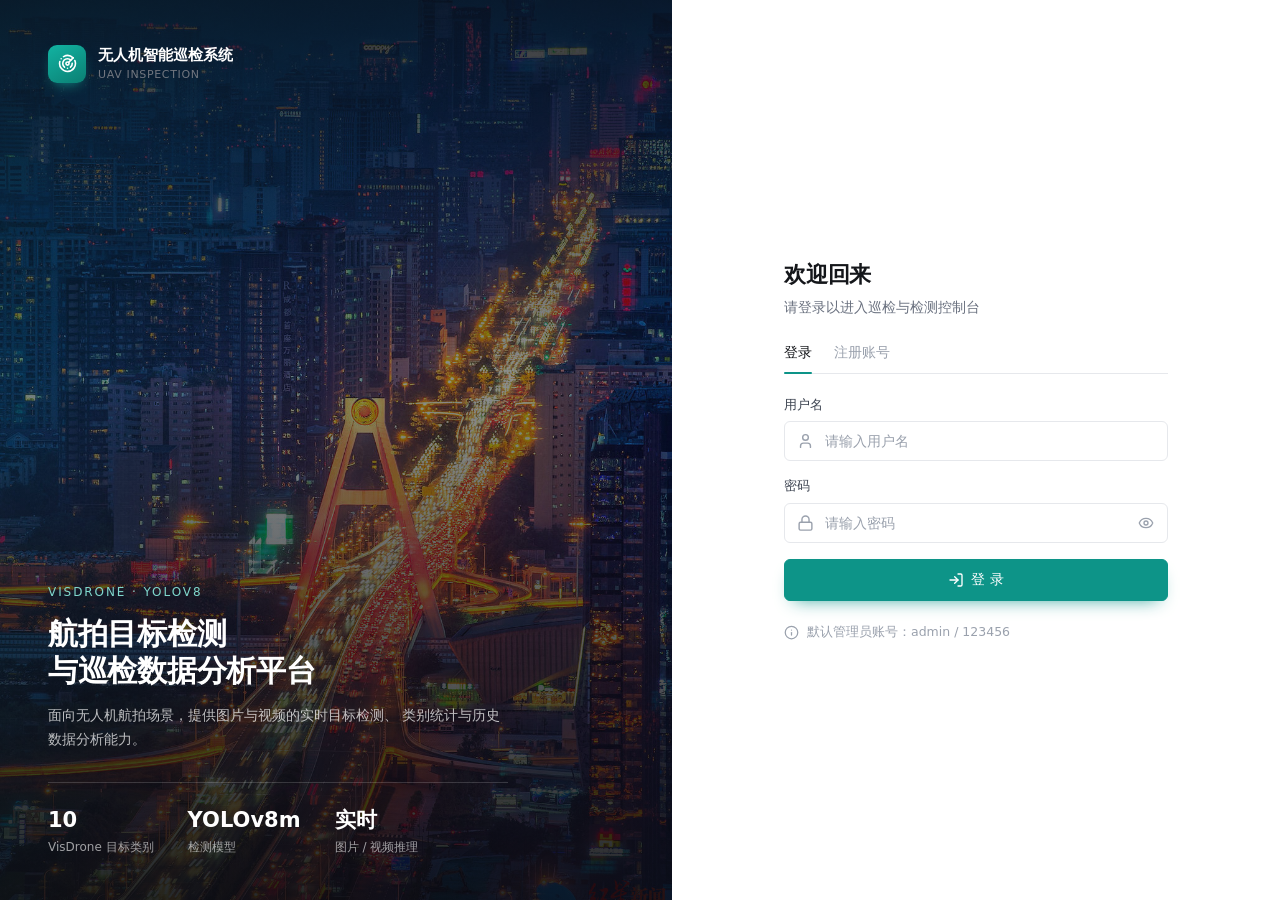
==== frontend/index.html @ 2db5bf5d "init: 项目初始提交" ====
<!doctype html>
<html lang="zh-CN">
<head>
    <meta charset="utf-8">
    <meta name="viewport" content="width=device-width, initial-scale=1">
    <title>无人机智能巡检与目标检测系统</title>
    <link rel="icon" type="image/svg+xml" href="assets/favicon.svg">
    <link rel="stylesheet" href="css/style.css">
    <script>
        // 入口页：按登录状态跳转
        (function () {
            var target = "login.html";
            try {
                if (localStorage.getItem("uav.session")) {
                    target = "statistics.html";
                }
            } catch (e) { /* 忽略 */ }
            location.replace(target);
        })();
    </script>
</head>
<body>
    <div class="empty" style="height:100vh">
        <div class="spinner spinner--dark"></div>
        <div class="empty__title">正在进入系统…</div>
    </div>
</body>
</html>
---- frontend/css/style.css ----
/* ============================================================
   无人机智能巡检与目标检测系统 · 前端样式
   设计基调：石墨色侧栏 + 浅灰内容区 + 青绿强调色
   ============================================================ */

/* ---------- 设计变量 ---------- */
:root {
    --bg: #f4f5f7;
    --surface: #ffffff;
    --surface-2: #fafbfc;

    --ink: #14161a;
    --ink-2: #3d4451;
    --ink-3: #6b7280;
    --ink-4: #9aa1ad;

    --line: #e6e8ec;
    --line-2: #eef0f3;

    --sidebar-bg: #15171c;
    --sidebar-bg-2: #1c1f26;
    --sidebar-fg: #a7abb3;
    --sidebar-fg-strong: #ffffff;
    --sidebar-line: #272b33;

    --accent: #12b3a2;
    --accent-strong: #0d9488;
    --accent-soft: #e6f7f4;
    --accent-ink: #0b7a6e;

    --amber: #e0a63c;
    --rose: #e2647a;
    --sky: #4f9dd4;
    --violet: #8672c9;
    --lime: #7aab53;
    --clay: #c98a5e;

    --ok: #2f9e6f;
    --warn: #d98324;
    --err: #d24b4b;

    --r-sm: 6px;
    --r: 8px;
    --r-lg: 10px;

    --shadow-sm: 0 1px 2px rgba(16, 24, 40, .05);
    --shadow: 0 1px 2px rgba(16, 24, 40, .04), 0 10px 26px -16px rgba(16, 24, 40, .22);
    --shadow-lg: 0 18px 48px -22px rgba(16, 24, 40, .38);

    --sidebar-w: 248px;
    --topbar-h: 64px;

    --font: "PingFang SC", "Microsoft YaHei", "Segoe UI", "Hiragino Sans GB",
        system-ui, -apple-system, "Helvetica Neue", Arial, sans-serif;
    --mono: "JetBrains Mono", "SFMono-Regular", Consolas, "Liberation Mono", Menlo, monospace;
}

/* ---------- 基础重置 ---------- */
* {
    box-sizing: border-box;
}

html,
body {
    height: 100%;
}

body {
    margin: 0;
    font-family: var(--font);
    font-size: 14px;
    line-height: 1.5;
    color: var(--ink);
    background: var(--bg);
    -webkit-font-smoothing: antialiased;
}

h1, h2, h3, h4, p {
    margin: 0;
}

a {
    color: inherit;
    text-decoration: none;
}

button {
    font-family: inherit;
}

::selection {
    background: var(--accent);
    color: #fff;
}

/* 滚动条 */
::-webkit-scrollbar {
    width: 10px;
    height: 10px;
}

::-webkit-scrollbar-thumb {
    background: #cfd3da;
    border-radius: 8px;
    border: 3px solid transparent;
    background-clip: content-box;
}

::-webkit-scrollbar-thumb:hover {
    background: #b4bac4;
    background-clip: content-box;
}

/* ============================================================
   布局骨架
   ============================================================ */
.app {
    display: flex;
    min-height: 100vh;
}

/* ---------- 侧边栏 ---------- */
.sidebar {
    width: var(--sidebar-w);
    flex: 0 0 var(--sidebar-w);
    background: var(--sidebar-bg);
    color: var(--sidebar-fg);
    display: flex;
    flex-direction: column;
    position: fixed;
    inset: 0 auto 0 0;
    z-index: 40;
}

.sidebar__brand {
    display: flex;
    align-items: center;
    gap: 11px;
    padding: 0 20px;
    height: var(--topbar-h);
    border-bottom: 1px solid var(--sidebar-line);
    flex: 0 0 auto;
}

.brand__mark {
    width: 34px;
    height: 34px;
    border-radius: 9px;
    background: linear-gradient(150deg, var(--accent) 0%, #0b7f73 100%);
    display: grid;
    place-items: center;
    color: #fff;
    flex: 0 0 auto;
    box-shadow: 0 6px 14px -6px rgba(18, 179, 162, .8);
}

.brand__mark svg {
    width: 19px;
    height: 19px;
}

.brand__text {
    min-width: 0;
}

.brand__name {
    color: var(--sidebar-fg-strong);
    font-size: 14px;
    font-weight: 600;
    letter-spacing: 0;
    white-space: nowrap;
    overflow: hidden;
    text-overflow: ellipsis;
}

.brand__sub {
    font-size: 11px;
    color: #71767f;
    letter-spacing: .06em;
    text-transform: uppercase;
}

.sidebar__nav {
    flex: 1 1 auto;
    overflow-y: auto;
    padding: 16px 12px 8px;
}

.nav__label {
    font-size: 11px;
    letter-spacing: .08em;
    text-transform: uppercase;
    color: #5f646d;
    padding: 6px 10px 8px;
}

.nav-item {
    position: relative;
    display: flex;
    align-items: center;
    gap: 11px;
    padding: 10px 12px;
    margin-bottom: 3px;
    border-radius: var(--r-sm);
    color: var(--sidebar-fg);
    font-size: 13.5px;
    cursor: pointer;
    border: 0;
    background: transparent;
    width: 100%;
    text-align: left;
    transition: background .16s ease, color .16s ease;
}

.nav-item svg {
    width: 17px;
    height: 17px;
    flex: 0 0 auto;
    stroke-width: 1.9;
}

.nav-item:hover {
    background: var(--sidebar-bg-2);
    color: #e8eaee;
}

.nav-item.is-active {
    background: var(--sidebar-bg-2);
    color: var(--sidebar-fg-strong);
    font-weight: 500;
}

.nav-item.is-active::before {
    content: "";
    position: absolute;
    left: -12px;
    top: 50%;
    transform: translateY(-50%);
    width: 3px;
    height: 20px;
    border-radius: 0 3px 3px 0;
    background: var(--accent);
}

.nav-item.is-active svg {
    color: var(--accent);
}

.nav-item__badge {
    margin-left: auto;
    font-size: 11px;
    color: #71767f;
}

.sidebar__sep {
    height: 1px;
    background: var(--sidebar-line);
    margin: 10px 10px;
}

.sidebar__bottom {
    flex: 0 0 auto;
    padding: 8px 12px 16px;
}

/* ---------- 主区域 ---------- */
.main {
    flex: 1 1 auto;
    min-width: 0;
    margin-left: var(--sidebar-w);
    display: flex;
    flex-direction: column;
}

.topbar {
    position: sticky;
    top: 0;
    z-index: 30;
    height: var(--topbar-h);
    flex: 0 0 auto;
    background: rgba(255, 255, 255, .92);
    backdrop-filter: saturate(180%) blur(10px);
    border-bottom: 1px solid var(--line);
    display: flex;
    align-items: center;
    gap: 14px;
    padding: 0 28px;
}

.topbar__burger {
    display: none;
    width: 36px;
    height: 36px;
    border-radius: var(--r-sm);
    border: 1px solid var(--line);
    background: #fff;
    color: var(--ink-2);
    place-items: center;
    cursor: pointer;
}

.topbar__heading {
    min-width: 0;
}

.topbar__title {
    font-size: 16px;
    font-weight: 600;
    letter-spacing: 0;
    white-space: nowrap;
    overflow: hidden;
    text-overflow: ellipsis;
}

.topbar__crumb {
    font-size: 12px;
    color: var(--ink-4);
    margin-top: 1px;
}

.topbar__spacer {
    flex: 1 1 auto;
}

.topbar__clock {
    font-size: 12.5px;
    color: var(--ink-3);
    font-variant-numeric: tabular-nums;
    white-space: nowrap;
}

.user {
    position: relative;
}

.user__btn {
    display: flex;
    align-items: center;
    gap: 9px;
    padding: 6px 10px 6px 6px;
    border-radius: 999px;
    border: 1px solid var(--line);
    background: #fff;
    cursor: pointer;
    color: var(--ink-2);
    transition: border-color .16s ease, box-shadow .16s ease;
}

.user__btn:hover {
    border-color: #d3d7de;
    box-shadow: var(--shadow-sm);
}

.user__avatar {
    width: 28px;
    height: 28px;
    border-radius: 50%;
    background: #1e2127;
    color: #fff;
    display: grid;
    place-items: center;
    font-size: 12.5px;
    font-weight: 600;
    text-transform: uppercase;
}

.user__name {
    font-size: 13px;
    font-weight: 500;
    max-width: 120px;
    overflow: hidden;
    text-overflow: ellipsis;
    white-space: nowrap;
}

.user__btn svg {
    width: 15px;
    height: 15px;
    color: var(--ink-4);
}

.dropdown {
    position: absolute;
    right: 0;
    top: calc(100% + 8px);
    min-width: 200px;
    background: #fff;
    border: 1px solid var(--line);
    border-radius: var(--r);
    box-shadow: var(--shadow-lg);
    padding: 6px;
    opacity: 0;
    visibility: hidden;
    transform: translateY(-4px);
    transition: opacity .14s ease, transform .14s ease, visibility .14s;
    z-index: 50;
}

.dropdown.is-open {
    opacity: 1;
    visibility: visible;
    transform: translateY(0);
}

.dropdown__head {
    padding: 9px 10px 10px;
    border-bottom: 1px solid var(--line-2);
    margin-bottom: 5px;
}

.dropdown__name {
    font-size: 13.5px;
    font-weight: 600;
}

.dropdown__role {
    font-size: 11.5px;
    color: var(--ink-4);
    margin-top: 2px;
}

.dropdown__item {
    display: flex;
    align-items: center;
    gap: 9px;
    padding: 9px 10px;
    border-radius: var(--r-sm);
    font-size: 13px;
    color: var(--ink-2);
    cursor: pointer;
    border: 0;
    background: transparent;
    width: 100%;
    text-align: left;
}

.dropdown__item:hover {
    background: var(--surface-2);
}

.dropdown__item svg {
    width: 16px;
    height: 16px;
    color: var(--ink-3);
}

.dropdown__item.is-danger {
    color: var(--err);
}

.dropdown__item.is-danger svg {
    color: var(--err);
}

/* ---------- 内容区 ---------- */
.content {
    flex: 1 1 auto;
    padding: 24px 28px 40px;
    max-width: 1500px;
    width: 100%;
}

.page-head {
    display: flex;
    align-items: flex-end;
    justify-content: space-between;
    gap: 16px;
    margin-bottom: 18px;
    flex-wrap: wrap;
}

.page-head__title {
    font-size: 20px;
    font-weight: 650;
    letter-spacing: 0;
}

.page-head__sub {
    font-size: 13px;
    color: var(--ink-3);
    margin-top: 3px;
}

.page-head__actions {
    display: flex;
    align-items: center;
    gap: 10px;
    flex-wrap: wrap;
}

/* ============================================================
   通用组件
   ============================================================ */

/* 卡片 */
.card {
    background: var(--surface);
    border: 1px solid var(--line);
    border-radius: var(--r);
    box-shadow: var(--shadow-sm);
}

.card__head {
    display: flex;
    align-items: center;
    gap: 12px;
    padding: 15px 18px;
    border-bottom: 1px solid var(--line-2);
}

.card__title {
    font-size: 14px;
    font-weight: 600;
}

.card__sub {
    font-size: 12px;
    color: var(--ink-4);
    margin-top: 2px;
}

.card__tools {
    margin-left: auto;
    display: flex;
    align-items: center;
    gap: 8px;
}

.card__body {
    padding: 18px;
}

.card__body--flush {
    padding: 0;
}

/* 统计卡片 */
.stat-grid {
    display: grid;
    grid-template-columns: repeat(4, minmax(0, 1fr));
    gap: 16px;
    margin-bottom: 16px;
}

.stat {
    background: var(--surface);
    border: 1px solid var(--line);
    border-radius: var(--r);
    box-shadow: var(--shadow-sm);
    padding: 16px 18px;
    display: flex;
    align-items: flex-start;
    gap: 14px;
    position: relative;
    overflow: hidden;
}

.stat__icon {
    width: 40px;
    height: 40px;
    border-radius: 9px;
    display: grid;
    place-items: center;
    flex: 0 0 auto;
    background: var(--accent-soft);
    color: var(--accent-ink);
}

.stat__icon svg {
    width: 19px;
    height: 19px;
}

.stat--amber .stat__icon { background: #fbf1dd; color: #a9761a; }
.stat--sky .stat__icon { background: #e7f1fa; color: #2f6f9e; }
.stat--violet .stat__icon { background: #efeafa; color: #5c4a9e; }

.stat__meta {
    min-width: 0;
}

.stat__label {
    font-size: 12.5px;
    color: var(--ink-3);
    white-space: nowrap;
}

.stat__value {
    font-size: 26px;
    font-weight: 650;
    line-height: 1.15;
    margin-top: 5px;
    font-variant-numeric: tabular-nums;
    letter-spacing: -.01em;
}

.stat__foot {
    font-size: 12px;
    color: var(--ink-4);
    margin-top: 4px;
}

/* 图表网格 */
.grid-2 {
    display: grid;
    grid-template-columns: repeat(2, minmax(0, 1fr));
    gap: 16px;
    margin-bottom: 16px;
}

.grid-1 {
    margin-bottom: 16px;
}

.chart {
    width: 100%;
    height: 320px;
}

.chart--tall {
    height: 360px;
}

.chart--compact {
    height: 300px;
}

/* 按钮 */
.btn {
    display: inline-flex;
    align-items: center;
    justify-content: center;
    gap: 7px;
    height: 36px;
    padding: 0 14px;
    border-radius: var(--r-sm);
    border: 1px solid var(--line);
    background: #fff;
    color: var(--ink-2);
    font-size: 13px;
    font-weight: 500;
    cursor: pointer;
    white-space: nowrap;
    transition: background .16s ease, border-color .16s ease, color .16s ease, box-shadow .16s ease;
}

.btn svg {
    width: 16px;
    height: 16px;
}

.btn:hover {
    background: var(--surface-2);
    border-color: #d3d7de;
}

.btn:active {
    transform: translateY(.5px);
}

.btn:disabled {
    opacity: .55;
    cursor: not-allowed;
}

.btn--primary {
    background: var(--accent-strong);
    border-color: var(--accent-strong);
    color: #fff;
    box-shadow: 0 8px 18px -10px rgba(13, 148, 136, .9);
}

.btn--primary:hover {
    background: #0b8276;
    border-color: #0b8276;
    color: #fff;
}

.btn--dark {
    background: #1e2127;
    border-color: #1e2127;
    color: #fff;
}

.btn--dark:hover {
    background: #2a2e36;
    border-color: #2a2e36;
    color: #fff;
}

.btn--ghost {
    background: transparent;
    border-color: transparent;
}

.btn--ghost:hover {
    background: var(--surface-2);
    border-color: var(--line);
}

.btn--danger {
    color: var(--err);
}

.btn--danger:hover {
    background: #fdeeee;
    border-color: #f3d3d3;
}

.btn--sm {
    height: 30px;
    padding: 0 10px;
    font-size: 12.5px;
}

.btn--lg {
    height: 42px;
    padding: 0 20px;
    font-size: 14px;
}

.btn--block {
    width: 100%;
}

.icon-btn {
    width: 36px;
    height: 36px;
    padding: 0;
    border-radius: var(--r-sm);
    display: inline-grid;
    place-items: center;
    border: 1px solid var(--line);
    background: #fff;
    color: var(--ink-2);
    cursor: pointer;
}

.icon-btn:hover {
    background: var(--surface-2);
    border-color: #d3d7de;
}

.icon-btn svg {
    width: 16px;
    height: 16px;
}

/* 分段控件 */
.segmented {
    display: inline-flex;
    padding: 3px;
    background: #eceef2;
    border-radius: var(--r-sm);
    gap: 2px;
}

.segmented__item {
    border: 0;
    background: transparent;
    padding: 6px 14px;
    border-radius: 5px;
    font-size: 13px;
    color: var(--ink-3);
    cursor: pointer;
    display: inline-flex;
    align-items: center;
    gap: 6px;
    transition: background .14s ease, color .14s ease;
}

.segmented__item svg {
    width: 15px;
    height: 15px;
}

.segmented__item.is-active {
    background: #fff;
    color: var(--ink);
    font-weight: 550;
    box-shadow: var(--shadow-sm);
}

/* 表单 */
.field {
    margin-bottom: 16px;
}

.field__label {
    display: block;
    font-size: 12.5px;
    font-weight: 550;
    color: var(--ink-2);
    margin-bottom: 7px;
}

.input,
.select {
    width: 100%;
    height: 40px;
    padding: 0 12px;
    border: 1px solid var(--line);
    border-radius: var(--r-sm);
    background: #fff;
    color: var(--ink);
    font-size: 13.5px;
    font-family: inherit;
    transition: border-color .16s ease, box-shadow .16s ease;
}

.input::placeholder {
    color: var(--ink-4);
}

.input:focus,
.select:focus {
    outline: none;
    border-color: var(--accent);
    box-shadow: 0 0 0 3px rgba(18, 179, 162, .16);
}

.input-affix {
    position: relative;
}

.input-affix .input {
    padding-left: 40px;
}

.input-affix > svg {
    position: absolute;
    left: 13px;
    top: 50%;
    transform: translateY(-50%);
    width: 17px;
    height: 17px;
    color: var(--ink-4);
    pointer-events: none;
}

.input-affix__toggle {
    position: absolute;
    right: 8px;
    top: 50%;
    transform: translateY(-50%);
    width: 28px;
    height: 28px;
    border: 0;
    background: transparent;
    color: var(--ink-4);
    cursor: pointer;
    display: grid;
    place-items: center;
    border-radius: 5px;
}

.input-affix__toggle:hover {
    color: var(--ink-2);
    background: var(--surface-2);
}

.input-affix__toggle svg {
    width: 16px;
    height: 16px;
}

.field__hint {
    font-size: 12px;
    color: var(--ink-4);
    margin-top: 6px;
}

.field__error {
    font-size: 12px;
    color: var(--err);
    margin-top: 6px;
    display: none;
}

.field.has-error .input {
    border-color: var(--err);
}

.field.has-error .field__error {
    display: block;
}

/* 上传区 */
.dropzone {
    border: 1.5px dashed #d3d7de;
    border-radius: var(--r);
    background: var(--surface-2);
    padding: 34px 22px;
    text-align: center;
    cursor: pointer;
    transition: border-color .16s ease, background .16s ease;
}

.dropzone:hover,
.dropzone.is-over {
    border-color: var(--accent);
    background: var(--accent-soft);
}

.dropzone__icon {
    width: 48px;
    height: 48px;
    margin: 0 auto 12px;
    border-radius: 12px;
    background: #fff;
    border: 1px solid var(--line);
    display: grid;
    place-items: center;
    color: var(--accent-strong);
    box-shadow: var(--shadow-sm);
}

.dropzone__icon svg {
    width: 22px;
    height: 22px;
}

.dropzone__title {
    font-size: 14px;
    font-weight: 550;
}

.dropzone__hint {
    font-size: 12.5px;
    color: var(--ink-4);
    margin-top: 5px;
}

/* 预览 */
.preview {
    position: relative;
    border-radius: var(--r);
    overflow: hidden;
    background: #0e1013;
    aspect-ratio: 16 / 10;
    display: grid;
    place-items: center;
}

.preview img,
.preview video {
    width: 100%;
    height: 100%;
    object-fit: contain;
    display: block;
}

.preview__placeholder {
    color: #6b7280;
    font-size: 13px;
    display: flex;
    flex-direction: column;
    align-items: center;
    gap: 10px;
}

.preview__placeholder svg {
    width: 26px;
    height: 26px;
}

/* 进度 / 加载 */
.progress {
    height: 6px;
    border-radius: 999px;
    background: #e9ebef;
    overflow: hidden;
}

.progress__bar {
    height: 100%;
    width: 0;
    background: var(--accent);
    border-radius: 999px;
    transition: width .3s ease;
}

.spinner {
    width: 18px;
    height: 18px;
    border: 2px solid rgba(255, 255, 255, .35);
    border-top-color: #fff;
    border-radius: 50%;
    animation: spin .7s linear infinite;
    flex: 0 0 auto;
}

.spinner--dark {
    border-color: rgba(20, 22, 26, .18);
    border-top-color: var(--accent-strong);
}

@keyframes spin {
    to { transform: rotate(360deg); }
}

.loading {
    display: flex;
    align-items: center;
    gap: 10px;
    font-size: 13px;
    color: var(--ink-3);
}

/* 指标小卡 */
.metrics {
    display: grid;
    grid-template-columns: repeat(auto-fit, minmax(120px, 1fr));
    gap: 10px;
}

.metric {
    background: var(--surface-2);
    border: 1px solid var(--line-2);
    border-radius: var(--r-sm);
    padding: 11px 13px;
}

.metric__label {
    font-size: 12px;
    color: var(--ink-4);
}

.metric__value {
    font-size: 18px;
    font-weight: 600;
    margin-top: 3px;
    font-variant-numeric: tabular-nums;
}

/* 类别条 */
.classbar {
    display: flex;
    flex-direction: column;
    gap: 11px;
}

.classbar__row {
    display: grid;
    grid-template-columns: 92px 1fr 54px;
    align-items: center;
    gap: 10px;
    font-size: 12.5px;
}

.classbar__name {
    color: var(--ink-2);
    overflow: hidden;
    text-overflow: ellipsis;
    white-space: nowrap;
}

.classbar__track {
    height: 8px;
    background: #eef0f3;
    border-radius: 999px;
    overflow: hidden;
}

.classbar__fill {
    height: 100%;
    border-radius: 999px;
    background: var(--accent);
    transition: width .4s ease;
}

.classbar__value {
    text-align: right;
    color: var(--ink-3);
    font-variant-numeric: tabular-nums;
}

/* 表格 */
.table-wrap {
    overflow-x: auto;
}

.table {
    width: 100%;
    border-collapse: collapse;
    font-size: 13px;
}

.table th {
    text-align: left;
    font-weight: 550;
    color: var(--ink-3);
    background: var(--surface-2);
    padding: 11px 14px;
    border-bottom: 1px solid var(--line);
    white-space: nowrap;
    font-size: 12.5px;
}

.table td {
    padding: 12px 14px;
    border-bottom: 1px solid var(--line-2);
    color: var(--ink-2);
    white-space: nowrap;
}

.table tbody tr:last-child td {
    border-bottom: 0;
}

.table tbody tr:hover td {
    background: #fbfbfc;
}

.table .num {
    font-variant-numeric: tabular-nums;
}

.table .name {
    max-width: 240px;
    overflow: hidden;
    text-overflow: ellipsis;
    white-space: nowrap;
    color: var(--ink);
    font-weight: 500;
}

.table__actions {
    display: flex;
    gap: 6px;
}

/* 徽标 */
.badge {
    display: inline-flex;
    align-items: center;
    gap: 5px;
    height: 22px;
    padding: 0 8px;
    border-radius: 999px;
    font-size: 11.5px;
    font-weight: 500;
    background: #eef0f3;
    color: var(--ink-2);
}

.badge svg {
    width: 13px;
    height: 13px;
}

.badge--image { background: #e7f1fa; color: #2f6f9e; }
.badge--video { background: #efeafa; color: #5c4a9e; }
.badge--ok { background: #e5f5ee; color: #1f7a53; }
.badge--warn { background: #fbf1dd; color: #a9761a; }
.badge--err { background: #fdeeee; color: #b23b3b; }

/* 抽屉/弹窗 */
.modal {
    position: fixed;
    inset: 0;
    z-index: 80;
    display: none;
    align-items: center;
    justify-content: center;
    padding: 24px;
    background: rgba(18, 20, 24, .5);
    backdrop-filter: blur(2px);
}

.modal.is-open {
    display: flex;
}

.modal__card {
    width: 100%;
    max-width: 520px;
    max-height: 90vh;
    overflow: auto;
    background: #fff;
    border-radius: var(--r-lg);
    box-shadow: var(--shadow-lg);
    animation: pop .18s ease;
}

.modal__card--wide {
    max-width: 860px;
}

@keyframes pop {
    from { opacity: 0; transform: translateY(8px) scale(.99); }
    to { opacity: 1; transform: none; }
}

.modal__head {
    display: flex;
    align-items: center;
    gap: 12px;
    padding: 16px 20px;
    border-bottom: 1px solid var(--line-2);
    position: sticky;
    top: 0;
    background: #fff;
    z-index: 1;
}

.modal__title {
    font-size: 15px;
    font-weight: 600;
}

.modal__close {
    margin-left: auto;
    width: 32px;
    height: 32px;
    border-radius: var(--r-sm);
    border: 0;
    background: transparent;
    color: var(--ink-3);
    cursor: pointer;
    display: grid;
    place-items: center;
}

.modal__close:hover {
    background: var(--surface-2);
    color: var(--ink);
}

.modal__close svg {
    width: 18px;
    height: 18px;
}

.modal__body {
    padding: 20px;
}

.modal__foot {
    display: flex;
    justify-content: flex-end;
    gap: 10px;
    padding: 14px 20px;
    border-top: 1px solid var(--line-2);
    position: sticky;
    bottom: 0;
    background: #fff;
}

/* 详情列表 */
.dl {
    display: grid;
    grid-template-columns: repeat(2, minmax(0, 1fr));
    gap: 12px 22px;
}

.dl__item {
    min-width: 0;
}

.dl__k {
    font-size: 12px;
    color: var(--ink-4);
}

.dl__v {
    font-size: 13.5px;
    color: var(--ink);
    margin-top: 2px;
    word-break: break-all;
}

/* Toast */
.toast-root {
    position: fixed;
    right: 22px;
    bottom: 22px;
    z-index: 100;
    display: flex;
    flex-direction: column;
    gap: 10px;
    pointer-events: none;
}

.toast {
    display: flex;
    align-items: center;
    gap: 10px;
    min-width: 260px;
    max-width: 380px;
    padding: 12px 14px;
    border-radius: var(--r);
    background: #fff;
    border: 1px solid var(--line);
    box-shadow: var(--shadow-lg);
    font-size: 13px;
    color: var(--ink-2);
    animation: toast-in .2s ease;
    pointer-events: auto;
}

.toast svg {
    width: 17px;
    height: 17px;
    flex: 0 0 auto;
}

.toast--ok svg { color: var(--ok); }
.toast--err svg { color: var(--err); }
.toast--warn svg { color: var(--warn); }
.toast--info svg { color: var(--sky); }

.toast.is-out {
    animation: toast-out .2s ease forwards;
}

@keyframes toast-in {
    from { opacity: 0; transform: translateX(16px); }
    to { opacity: 1; transform: none; }
}

@keyframes toast-out {
    to { opacity: 0; transform: translateX(16px); }
}

/* 空状态 */
.empty {
    display: flex;
    flex-direction: column;
    align-items: center;
    justify-content: center;
    gap: 10px;
    padding: 46px 20px;
    color: var(--ink-4);
    text-align: center;
}

.empty svg {
    width: 30px;
    height: 30px;
    color: #c4c9d1;
}

.empty__title {
    font-size: 13.5px;
    color: var(--ink-3);
}

.empty__hint {
    font-size: 12.5px;
}

/* 骨架屏 */
.skeleton {
    background: linear-gradient(90deg, #eef0f3 25%, #f5f6f8 37%, #eef0f3 63%);
    background-size: 400% 100%;
    animation: shimmer 1.3s ease infinite;
    border-radius: 6px;
}

@keyframes shimmer {
    from { background-position: 100% 50%; }
    to { background-position: 0 50%; }
}

/* 工具类 */
.row { display: flex; align-items: center; gap: 10px; }
.row--between { justify-content: space-between; }
.wrap { flex-wrap: wrap; }
.grow { flex: 1 1 auto; }
.muted { color: var(--ink-4); }
.mt-0 { margin-top: 0; }
.mt-16 { margin-top: 16px; }
.mt-24 { margin-top: 24px; }
.mb-16 { margin-bottom: 16px; }
.hidden { display: none !important; }
.nowrap { white-space: nowrap; }
.mono { font-family: var(--mono); }

/* ============================================================
   登录页
   ============================================================ */
.login {
    min-height: 100vh;
    display: grid;
    grid-template-columns: 1.05fr .95fr;
    background: #fff;
}

.login__aside {
    position: relative;
    background: #101216 url("../assets/login-bg.jpeg") center/cover no-repeat;
    color: #fff;
    display: flex;
    flex-direction: column;
    padding: 44px 48px;
    overflow: hidden;
}

.login__aside::after {
    content: "";
    position: absolute;
    inset: 0;
    background:
        linear-gradient(180deg, rgba(10, 12, 16, .82) 0%, rgba(10, 12, 16, .45) 42%, rgba(10, 12, 16, .88) 100%),
        linear-gradient(100deg, rgba(13, 148, 136, .22) 0%, rgba(13, 148, 136, 0) 55%);
}

.login__aside > * {
    position: relative;
    z-index: 1;
}

.login__brand {
    display: flex;
    align-items: center;
    gap: 12px;
}

.login__brand .brand__mark {
    width: 38px;
    height: 38px;
}

.login__brand .brand__name {
    font-size: 15px;
}

.login__headline {
    margin-top: auto;
    max-width: 460px;
}

.login__eyebrow {
    font-size: 12px;
    letter-spacing: .16em;
    text-transform: uppercase;
    color: #7fd8cd;
    margin-bottom: 14px;
}

.login__title {
    font-size: 30px;
    font-weight: 650;
    line-height: 1.25;
    letter-spacing: -.01em;
}

.login__desc {
    font-size: 14px;
    color: rgba(255, 255, 255, .72);
    margin-top: 14px;
    line-height: 1.7;
}

.login__facts {
    display: flex;
    gap: 34px;
    margin-top: 30px;
    padding-top: 22px;
    border-top: 1px solid rgba(255, 255, 255, .16);
}

.login__fact-value {
    font-size: 21px;
    font-weight: 650;
    font-variant-numeric: tabular-nums;
}

.login__fact-label {
    font-size: 12px;
    color: rgba(255, 255, 255, .6);
    margin-top: 2px;
}

.login__main {
    display: flex;
    align-items: center;
    justify-content: center;
    padding: 40px 32px;
}

.login__form {
    width: 100%;
    max-width: 384px;
}

.login__form-title {
    font-size: 22px;
    font-weight: 650;
    letter-spacing: -.01em;
}

.login__form-sub {
    font-size: 13.5px;
    color: var(--ink-3);
    margin-top: 6px;
    margin-bottom: 26px;
}

.login__tabs {
    display: flex;
    gap: 22px;
    border-bottom: 1px solid var(--line);
    margin-bottom: 22px;
}

.login__tab {
    border: 0;
    background: transparent;
    padding: 0 0 11px;
    font-size: 14px;
    color: var(--ink-4);
    cursor: pointer;
    position: relative;
    font-weight: 500;
}

.login__tab.is-active {
    color: var(--ink);
}

.login__tab.is-active::after {
    content: "";
    position: absolute;
    left: 0;
    right: 0;
    bottom: -1px;
    height: 2px;
    background: var(--accent-strong);
    border-radius: 2px;
}

.login__foot {
    margin-top: 22px;
    font-size: 12.5px;
    color: var(--ink-4);
    display: flex;
    align-items: center;
    gap: 8px;
}

.login__foot svg {
    width: 15px;
    height: 15px;
}

/* ============================================================
   响应式
   ============================================================ */
.sidebar-backdrop {
    display: none;
    position: fixed;
    inset: 0;
    background: rgba(16, 18, 22, .5);
    z-index: 35;
}

@media (max-width: 1200px) {
    .stat-grid {
        grid-template-columns: repeat(2, minmax(0, 1fr));
    }
}

@media (max-width: 960px) {
    .sidebar {
        transform: translateX(-100%);
        transition: transform .22s ease;
        box-shadow: var(--shadow-lg);
    }

    .app.nav-open .sidebar {
        transform: none;
    }

    .app.nav-open .sidebar-backdrop {
        display: block;
    }

    .main {
        margin-left: 0;
    }

    .topbar__burger {
        display: grid;
    }

    .topbar {
        padding: 0 16px;
    }

    .content {
        padding: 18px 16px 32px;
    }

    .topbar__clock {
        display: none;
    }

    .login {
        grid-template-columns: 1fr;
    }

    .login__aside {
        display: none;
    }
}

@media (max-width: 720px) {
    .grid-2 {
        grid-template-columns: 1fr;
    }

    .stat-grid {
        grid-template-columns: 1fr;
    }

    .page-head {
        align-items: flex-start;
    }

    .dl {
        grid-template-columns: 1fr;
    }

    .user__name {
        display: none;
    }

    .chart {
        height: 280px;
    }

    .chart--tall {
        height: 300px;
    }
}
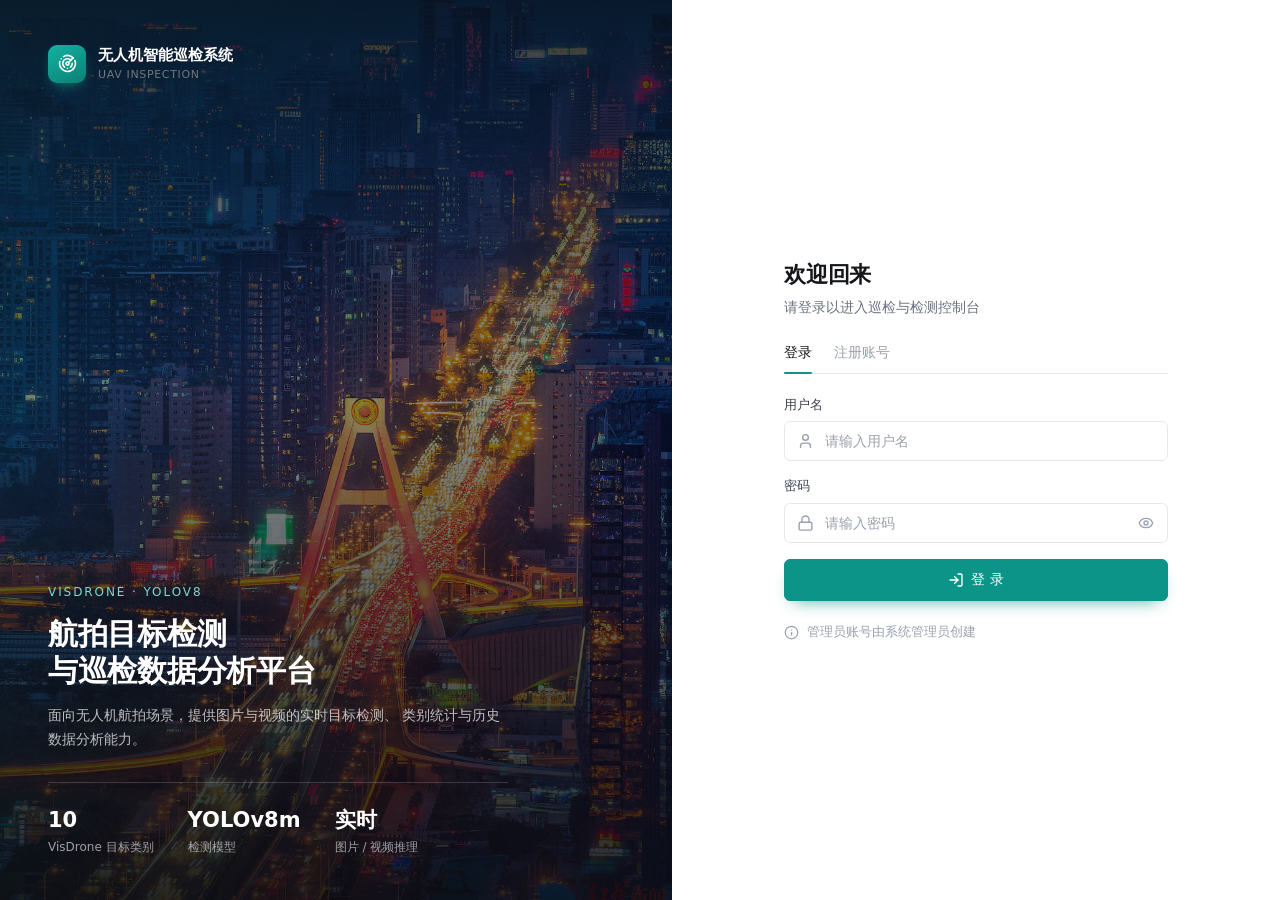
==== commit a5e8f304: "update: second" ====
--- a/frontend/index.html
+++ b/frontend/index.html
@@ -11,8 +11,12 @@
         (function () {
             var target = "login.html";
             try {
-                if (localStorage.getItem("uav.session")) {
-                    target = "statistics.html";
+                var raw = localStorage.getItem("uav.session");
+                if (raw) {
+                    var session = JSON.parse(raw);
+                    if (session && session.access_token) {
+                        target = "statistics.html";
+                    }
                 }
             } catch (e) { /* 忽略 */ }
             location.replace(target);
--- a/frontend/css/style.css
+++ b/frontend/css/style.css
@@ -1142,6 +1142,7 @@
     font-weight: 500;
     background: #eef0f3;
     color: var(--ink-2);
+    white-space: nowrap;
 }
 
 .badge svg {
@@ -1635,3 +1636,173 @@
         height: 300px;
     }
 }
+
+/* ============================================================
+   第一轮升级：个人中心 / 管理员后台 / 筛选栏
+   ============================================================ */
+
+.user__avatar img {
+    width: 100%;
+    height: 100%;
+    object-fit: cover;
+    border-radius: 50%;
+    display: block;
+}
+
+.filter-bar {
+    padding: 16px 18px;
+    border-bottom: 1px solid var(--line-2);
+    background: var(--surface-2);
+}
+
+.filter-grid {
+    display: grid;
+    grid-template-columns: repeat(3, minmax(0, 1fr)) auto;
+    gap: 12px;
+    align-items: end;
+}
+
+.filter-grid--wide {
+    grid-template-columns: repeat(6, minmax(0, 1fr)) auto;
+}
+
+.filter-actions {
+    display: flex;
+    gap: 8px;
+    align-items: center;
+    padding-bottom: 1px;
+}
+
+.pager-bar {
+    border-top: 1px solid var(--line-2);
+    border-bottom: 0;
+}
+
+.form-grid {
+    display: grid;
+    grid-template-columns: repeat(2, minmax(0, 1fr));
+    gap: 14px;
+}
+
+.profile-grid {
+    display: grid;
+    grid-template-columns: 320px minmax(0, 1fr);
+    gap: 16px;
+    margin-bottom: 16px;
+}
+
+.profile-card__body {
+    display: flex;
+    flex-direction: column;
+    align-items: center;
+    text-align: center;
+    padding: 28px 22px;
+}
+
+.profile-avatar {
+    width: 96px;
+    height: 96px;
+    border-radius: 50%;
+    background: #1e2127;
+    color: #fff;
+    display: grid;
+    place-items: center;
+    font-size: 34px;
+    font-weight: 600;
+    overflow: hidden;
+    border: 3px solid #fff;
+    box-shadow: 0 0 0 1px var(--line), var(--shadow);
+}
+
+.profile-avatar img {
+    width: 100%;
+    height: 100%;
+    object-fit: cover;
+}
+
+.profile-name {
+    font-size: 19px;
+    font-weight: 650;
+    margin-top: 16px;
+    word-break: break-all;
+}
+
+.profile-role {
+    font-size: 12.5px;
+    color: var(--ink-4);
+    margin-top: 3px;
+}
+
+.profile-meta {
+    width: 100%;
+    margin-top: 22px;
+    padding-top: 16px;
+    border-top: 1px solid var(--line-2);
+    display: flex;
+    flex-direction: column;
+    gap: 10px;
+}
+
+.profile-meta__row {
+    display: flex;
+    justify-content: space-between;
+    gap: 12px;
+    font-size: 12.5px;
+}
+
+.profile-meta__row span {
+    color: var(--ink-4);
+    flex: 0 0 auto;
+}
+
+.profile-meta__row strong {
+    color: var(--ink-2);
+    font-weight: 500;
+    text-align: right;
+    word-break: break-all;
+}
+
+.avatar-actions {
+    display: flex;
+    gap: 8px;
+    margin-top: 20px;
+    flex-wrap: wrap;
+    justify-content: center;
+}
+
+@media (max-width: 1200px) {
+    .filter-grid--wide {
+        grid-template-columns: repeat(3, minmax(0, 1fr));
+    }
+}
+
+@media (max-width: 960px) {
+    .profile-grid {
+        grid-template-columns: 1fr;
+    }
+
+    .filter-grid {
+        grid-template-columns: repeat(2, minmax(0, 1fr));
+    }
+}
+
+@media (max-width: 720px) {
+    .filter-grid,
+    .filter-grid--wide,
+    .form-grid {
+        grid-template-columns: 1fr;
+    }
+
+    .filter-actions {
+        justify-content: flex-end;
+    }
+
+    .card__head {
+        flex-wrap: wrap;
+        row-gap: 10px;
+    }
+
+    .card__head > .card__title {
+        white-space: nowrap;
+    }
+}
